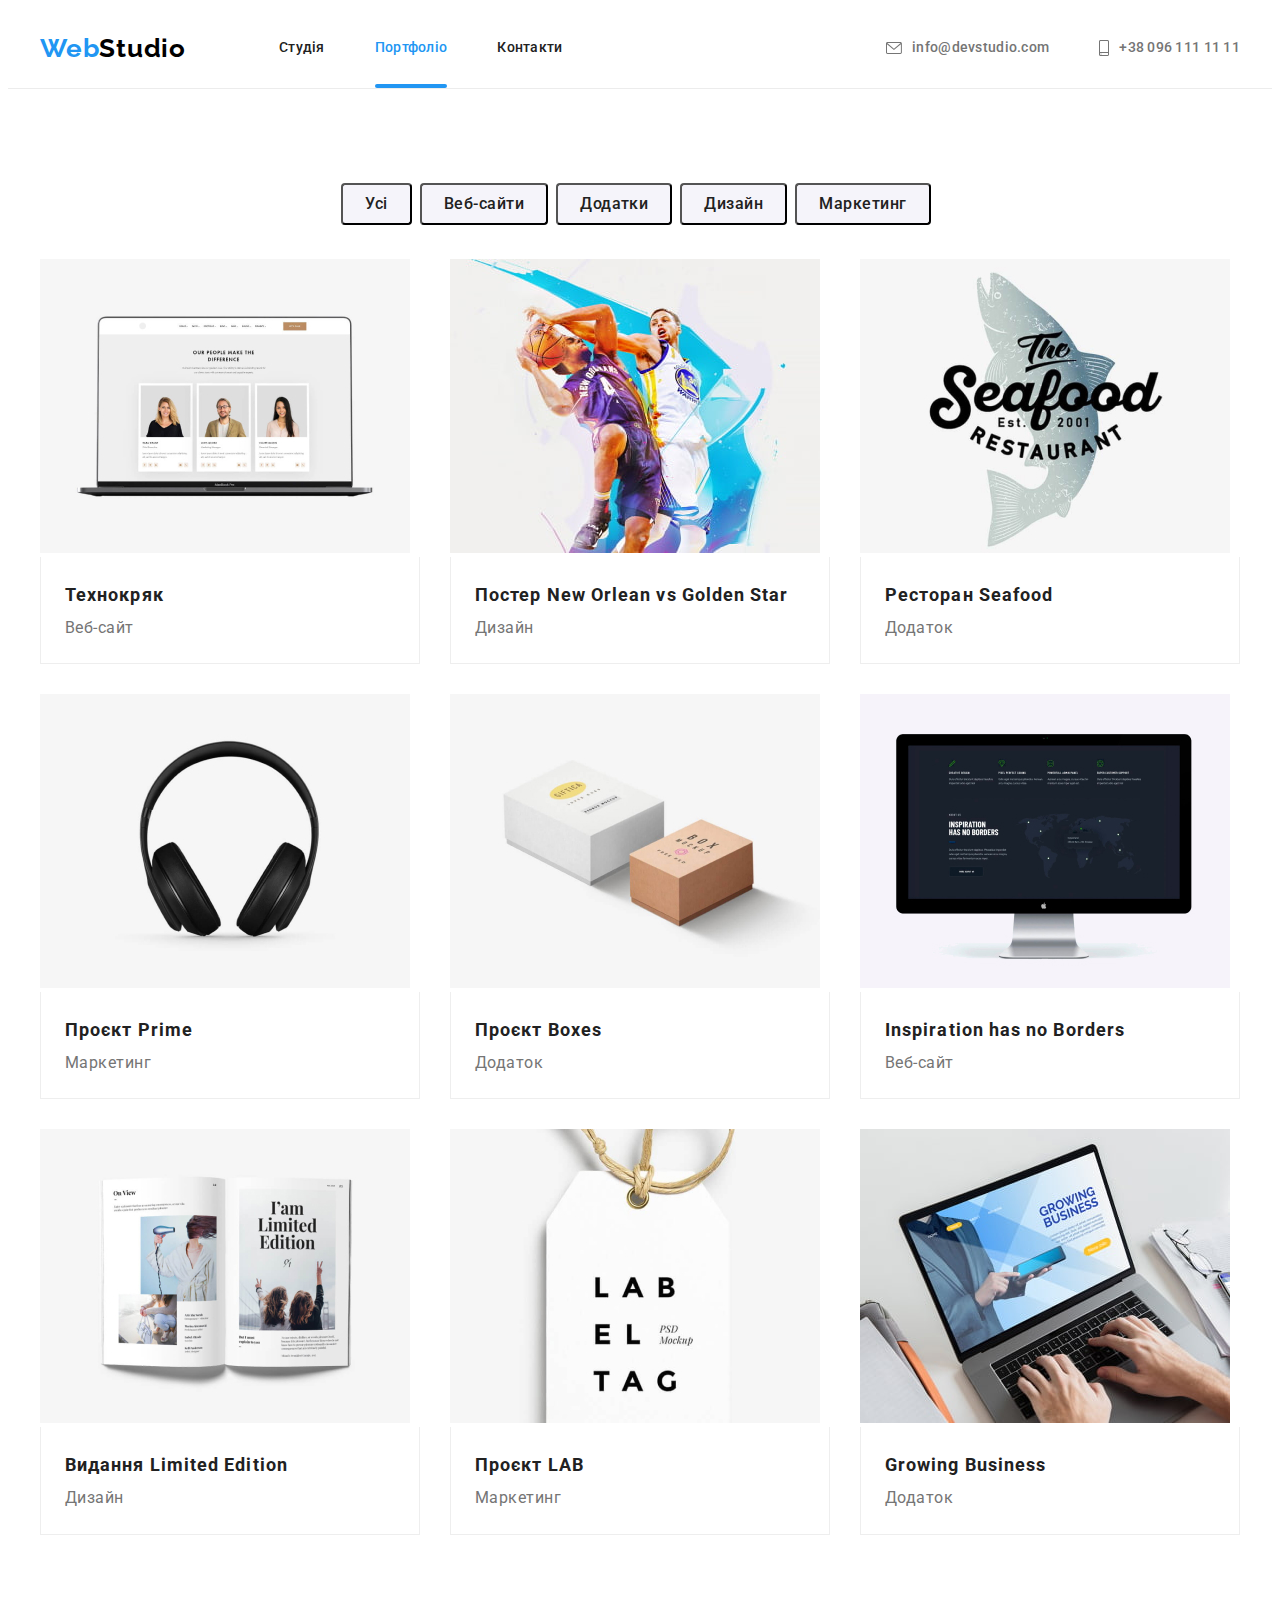
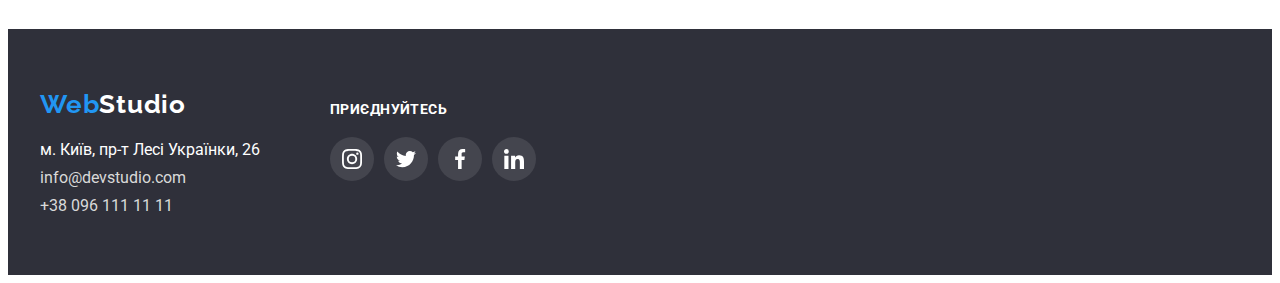
==== portfolio.html @ 89e8d40d "Clone + Copy" ====
<!DOCTYPE html>
<html lang="uk">
  <head>
    <meta charset="UTF-8" />
    <meta http-equiv="X-UA-Compatible" content="IE=edge" />
    <meta name="viewport" content="width=device-width, initial-scale=1.0" />
    <title>Портфоліо</title>
    <link rel="preconnect" href="https://fonts.googleapis.com" />
    <link rel="preconnect" href="https://fonts.gstatic.com" crossorigin />
    <link
      href="https://fonts.googleapis.com/css2?family=Raleway:wght@700&family=Roboto:wght@400;500;700;900&display=swap"
      rel="stylesheet"
    />
    <link
      rel="stylesheet"
      href="https://cdnjs.cloudflare.com/ajax/libs/modern-normalize/1.1.0/modern-normalize.min.css"
      integrity="sha512-wpPYUAdjBVSE4KJnH1VR1HeZfpl1ub8YT/NKx4PuQ5NmX2tKuGu6U/JRp5y+Y8XG2tV+wKQpNHVUX03MfMFn9Q=="
      crossorigin="anonymous"
      referrerpolicy="no-referrer"
    />
    <link rel="stylesheet" href="./css/styles.css" />
  </head>
  <body>
    <!-- ХЕДЕР -->

    <header class="header">
      <div class="header-nav container">
        <a href="./index.html" lang="en" class="site-logo link"
          ><span class="site-logo-web">Web</span>Studio</a
        >
        <nav class="site-nav">
          <ul class="list nav-list">
            <li class="item">
              <a href="./index.html" class="nav-link link">Студія</a>
            </li>
            <li class="item active">
              <a href="./portfolio.html" class="nav-link link link-active"
                >Портфоліо</a
              >
            </li>
            <li class="item">
              <a href="" class="nav-link link">Контакти</a>
            </li>
          </ul>
        </nav>
        <ul class="list contacts">
          <li class="item">
            <a href="mailto:info@devstudio.com" class="link mailto">
              <svg width="16" height="12" class="envelope">
                <use href="./images/icons.svg#icon-envelope"></use>
              </svg>
              info@devstudio.com</a
            >
          </li>
          <li class="item">
            <a href="tel:+380961111111" class="link tel">
              <svg width="10" height="16" class="smartphone">
                <use href="./images/icons.svg#icon-smartphone"></use>
              </svg>
              +38 096 111 11 11</a
            >
          </li>
        </ul>
      </div>
    </header>
    <main>
      <section class="section">
        <h1 class="hidden-header">Приклади робіт</h1>

        <!-- ФШЛЬТР -->

        <div class="filter">
          <ul class="list filter container">
            <li><button type="button" class="radio-button">Усі</button></li>
            <li>
              <button type="button" class="radio-button">Веб-сайти</button>
            </li>
            <li><button type="button" class="radio-button">Додатки</button></li>
            <li><button type="button" class="radio-button">Дизайн</button></li>
            <li>
              <button type="button" class="radio-button">Маркетинг</button>
            </li>
          </ul>
        </div>

        <!-- ПРИКЛАДИ РОБІТ -->

        <div class="container">
          <ul class="examples list">
            <li class="flex-element">
              <a class="examples-item link" href="">
                <div class="box">
                  <img
                    src="./images/img8.jpg"
                    alt="Сайт Технокряк на екрані ноутбука"
                    width="370"
                  />
                  <div class="overlay">
                    <p class="overlay-text">
                      Ресурс пропонує комплексні пропозиції з різним рівнем
                      функціоналу та сервісів. Все це дозволить відвідувачу
                      отримати вичерпні відомості про компанію чи приватну
                      особу.
                    </p>
                  </div>
                </div>

                <div class="card-border">
                  <h2 class="work-examples">Технокряк</h2>
                  <p class="filter-text">Веб-сайт</p>
                </div>
              </a>
            </li>

            <li class="flex-element">
              <a class="examples-item link" href="">
                <div class="box">
                  <img
                    src="./images/img9.jpg"
                    alt="Постер гри New Orlean vs Golden Star"
                    width="370"
                  />
                  <div class="overlay">
                    <p class="overlay-text">
                      Ресурс пропонує комплексні пропозиції з різним рівнем
                      функціоналу та сервісів. Все це дозволить відвідувачу
                      отримати вичерпні відомості про компанію чи приватну
                      особу.
                    </p>
                  </div>
                </div>
                <div class="card-border">
                  <h2 class="work-examples">
                    Постер <span lang="en">New Orlean vs Golden Star</span>
                  </h2>
                  <p class="filter-text">Дизайн</p>
                </div>
              </a>
            </li>

            <li class="flex-element">
              <a class="examples-item link" href="">
                <div class="box">
                  <img
                    src="./images/img10.jpg"
                    alt="Логотип ресторана Seafood"
                    width="370"
                  />
                  <div class="overlay">
                    <p class="overlay-text">
                      Ресурс пропонує комплексні пропозиції з різним рівнем
                      функціоналу та сервісів. Все це дозволить відвідувачу
                      отримати вичерпні відомості про компанію чи приватну
                      особу.
                    </p>
                  </div>
                </div>
                <div class="card-border">
                  <h2 class="work-examples">
                    Ресторан <span lang="en">Seafood</span>
                  </h2>
                  <p class="filter-text">Додаток</p>
                </div>
              </a>
            </li>

            <li class="flex-element">
              <a class="examples-item link" href="">
                <div class="box">
                  <img
                    src="./images/img11.jpg"
                    alt="Аудіонавушники"
                    width="370"
                  />
                  <div class="overlay">
                    <p class="overlay-text">
                      Ресурс пропонує комплексні пропозиції з різним рівнем
                      функціоналу та сервісів. Все це дозволить відвідувачу
                      отримати вичерпні відомості про компанію чи приватну
                      особу.
                    </p>
                  </div>
                </div>
                <div class="card-border">
                  <h2 class="work-examples">
                    Проєкт <span lang="en">Prime</span>
                  </h2>
                  <p class="filter-text">Маркетинг</p>
                </div>
              </a>
            </li>

            <li class="flex-element">
              <a class="examples-item link" href="">
                <div class="box">
                  <img
                    src="./images/img12.jpg"
                    alt="Логотип проекту Boxes"
                    width="370"
                  />
                  <div class="overlay">
                    <p class="overlay-text">
                      Ресурс пропонує комплексні пропозиції з різним рівнем
                      функціоналу та сервісів. Все це дозволить відвідувачу
                      отримати вичерпні відомості про компанію чи приватну
                      особу.
                    </p>
                  </div>
                </div>
                <div class="card-border">
                  <h2 class="work-examples">
                    Проєкт <span lang="en">Boxes</span>
                  </h2>
                  <p class="filter-text">Додаток</p>
                </div>
              </a>
            </li>

            <li class="flex-element">
              <a class="examples-item link" href="">
                <div class="box">
                  <img
                    src="./images/img13.jpg"
                    alt="На моніторі вебсайт проекту Inspiration has no Borders"
                    width="370"
                  />
                  <div class="overlay">
                    <p class="overlay-text">
                      Ресурс пропонує комплексні пропозиції з різним рівнем
                      функціоналу та сервісів. Все це дозволить відвідувачу
                      отримати вичерпні відомості про компанію чи приватну
                      особу.
                    </p>
                  </div>
                </div>
                <div class="card-border">
                  <h2 class="work-examples" lang="en">
                    Inspiration has no Borders
                  </h2>
                  <p class="filter-text">Веб-сайт</p>
                </div>
              </a>
            </li>

            <li class="flex-element">
              <a class="examples-item link" href="">
                <div class="box">
                  <img
                    src="./images/img14.jpg"
                    alt="Дизайн видання Limited Edition"
                    width="370"
                  />
                  <div class="overlay">
                    <p class="overlay-text">
                      Ресурс пропонує комплексні пропозиції з різним рівнем
                      функціоналу та сервісів. Все це дозволить відвідувачу
                      отримати вичерпні відомості про компанію чи приватну
                      особу.
                    </p>
                  </div>
                </div>
                <div class="card-border">
                  <h2 class="work-examples">
                    Видання <span lang="en">Limited Edition</span>
                  </h2>
                  <p class="filter-text">Дизайн</p>
                </div>
              </a>
            </li>

            <li class="flex-element">
              <a class="examples-item link" href="">
                <div class="box">
                  <img
                    src="./images/img15.jpg"
                    alt="Логотип проєкту LAB"
                    width="370"
                  />
                  <div class="overlay">
                    <p class="overlay-text">
                      Ресурс пропонує комплексні пропозиції з різним рівнем
                      функціоналу та сервісів. Все це дозволить відвідувачу
                      отримати вичерпні відомості про компанію чи приватну
                      особу.
                    </p>
                  </div>
                </div>
                <div class="card-border">
                  <h2 class="work-examples">
                    Проєкт<span lang="en"> LAB</span>
                  </h2>
                  <p class="filter-text">Маркетинг</p>
                </div>
              </a>
            </li>

            <li class="flex-element">
              <a class="examples-item link" href="">
                <div class="box">
                  <img
                    src="./images/img16.jpg"
                    alt="Додаток Growing Business на екрані ноутбука"
                    width="370"
                  />
                  <div class="overlay">
                    <p class="overlay-text">
                      Ресурс пропонує комплексні пропозиції з різним рівнем
                      функціоналу та сервісів. Все це дозволить відвідувачу
                      отримати вичерпні відомості про компанію чи приватну
                      особу.
                    </p>
                  </div>
                </div>
                <div class="card-border">
                  <h2 class="work-examples" lang="en">Growing Business</h2>
                  <p class="filter-text">Додаток</p>
                </div>
              </a>
            </li>
          </ul>
        </div>
      </section>
    </main>

    <!-- ФУТЕР -->

    <footer class="footer">
      <div class="in-footer container">
        <div>
          <a href="./index.html" lang="en" class="site-logo link"
            ><span class="site-logo-web">Web</span>Studio</a
          >
          <addres class="addres">
            <ul class="list addres">
              <li class="item">м. Київ, пр-т Лесі Українки, 26</li>
              <li class="item">
                <a href="mailto:info@devstudio.com" class="link addres-mailto"
                  >info@devstudio.com</a
                >
              </li>
              <li class="item">
                <a href="tel:+380961111111" class="link addres-tel"
                  >+38 096 111 11 11</a
                >
              </li>
            </ul>
          </addres>
        </div>

        <div class="footer-social">
          <h4 class="join">ПРИЄДНУЙТЕСЬ</h4>
          <ul class="footer-social-list list">
            <li class="footer-social-link">
              <a class="footer-social-item" href="">
                <svg width="20" height="20" class="footer-social-icons">
                  <use href="./images/icons.svg#icon-instagram"></use>
                </svg>
              </a>
            </li>
            <li class="footer-social-link">
              <a class="footer-social-item" width="20" height="20" href="">
                <svg width="20" height="20" class="sfooter-ocial-icons">
                  <use href="./images/icons.svg#icon-twitter"></use>
                </svg>
              </a>
            </li>
            <li class="footer-social-link">
              <a class="footer-social-item" href="">
                <svg width="20" height="20" class="footer-social-icons">
                  <use href="./images/icons.svg#icon-facebook"></use>
                </svg>
              </a>
            </li>
            <li class="footer-social-link">
              <a class="footer-social-item" href="">
                <svg width="20" height="20" class="footer-social-icons">
                  <use href="./images/icons.svg#icon-linkedin"></use>
                </svg>
              </a>
            </li>
          </ul>
        </div>
      </div>
    </footer>
  </body>
</html>
---- css/styles.css ----
/* Палітра: */

/* Верхня лінія 
#212121 #2196F3 #757575 #000000 #ECECEC #FFFFFF */

/* Шапка
#FFFFFF #2196F3 #2F303A */

/* Особливості
#212121 #757575 */

/* Чим займаємося 
#212121 */

/* Наша команда
 #212121 #757575 #FFFFFF #F5F4FA  */

/* Підвал
#FFFFFF #FFFFFF60%  #2196F3 #2F303A */

/* Колір лого #000000 */
/* Головний колір тексту  #212121 */
/* Вторинний колір тексту #757575 */
/* Адреса колір контактів  #D9D9D9 */
/* Білий колір #FFFFFF */
/* Акцент #2196F3 */
/* Бекграунд секції #F5F4FA */
/* Бекграунд шапки і футера #2F303A */
/* Колір лайн верхньої лінії #ECECEC */

:root {
  --primary-text-color: #212121;
  --secondary-text-color: #757575;
  --adress-text-color: #FFFFFF60%;
  --wite-color: #ffffff;
  --accent-color: #2196f3;
  --prymary-background-color: #f5f4fa;
  --secondary-background-color: #2f303a;
}

h1,
h2,
h3,
h4,
h5,
h6,
p {
  margin: 0px;
}
ul {
  margin: 0px;
  padding-left: 0px;
}

body {
  color: var(--primary-text-color);
  background-color: var(--wite-color);
  font-family: Roboto, sans-serif;
}

.list {
  list-style: none;
}
.link {
  text-decoration: none;
}
.section-header {
  font-size: 36px;

  line-height: 1.17;
  letter-spacing: 0.03em;
  text-align: center;
}
.special-text,
.comando-text {
  color: var(--secondary-text-color);
}

.section {
  padding-top: 94px;
  padding-bottom: 94px;
}

.container {
  margin-right: auto;
  margin-left: auto;
  padding-left: 15px;
  padding-right: 15px;
  width: 1200px;
}

/* ГОЛОВНА СТОРІНКА*/
/* ХЕДЕР */
.header {
  /* padding-top: 24px;
  padding-bottom: 25px; */
  border-bottom-width: 1px;
  border-bottom-color: #ececec;
  border-bottom-style: solid;
}

.header-nav.container {
  display: flex;
  align-items: center;
}

.site-logo {
  color: #000000;
  font-family: Raleway, sans-serif;
  font-size: 26px;
  font-weight: 700;
  line-height: 1.19;
  letter-spacing: 0.03em;
}
.site-logo-web {
  color: #2196f3;
}

.site-nav {
  margin-left: 93px;
}

.nav-list {
  display: flex;
}

.list.nav-list .item + .item {
  margin-left: 50px;
}

.item.active {
  display: block;
  position: relative;
}

.nav-link {
  display: block;
  color: var(--primary-text-color);
  font-size: 14px;
  font-weight: 500;
  line-height: 1.14;
  letter-spacing: 0.02em;
  padding-bottom: 32px;
  padding-top: 32px;
  transition-property: color;
  transition-duration: 250ms;
  transition-timing-function: cubic-bezier(0.4, 0, 0.2, 1);
}
.link-active {
  color: var(--accent-color);
}
.link-active::after {
  display: block;
  position: absolute;
  content: "";
  width: 100%;
  height: 4px;
  background-color: var(--accent-color);
  border-radius: 2px;
  bottom: 0;
}

.list.contacts {
  display: flex;
  margin-left: auto;
}
.list.contacts .item + .item {
  margin-left: 50px;
}

.mailto,
.tel {
  padding-bottom: 32px;
  padding-top: 32px;
  color: var(--secondary-text-color);
  font-size: 14px;
  font-weight: 500;
  line-height: 1.14;
  letter-spacing: 0.02em;
  transition-property: color;
  transition-duration: 250ms;
  transition-timing-function: cubic-bezier(0.4, 0, 0.2, 1);
}
.nav-link:hover,
.mailto:hover,
.tel:hover,
.nav-link:focus,
.mailto:focus,
.tel:focus {
  color: var(--accent-color);
}
.envelope {
  margin-right: 10px;
  fill: currentColor;
}
.smartphone {
  margin-right: 10px;
  fill: currentColor;
}
.link.mailto,
.link.tel {
  display: flex;
  align-items: center;
}

/* ГЕРОЙ */
.hero {
  background-color: #2f303a;

  background-image: linear-gradient(
      to right,
      rgba(58, 47, 53, 0.4),
      rgba(58, 47, 53, 0.4)
    ),
    url(../images/hero.jpg);

  background-repeat: no-repeat;
  background-position: center;
  height: 600px;
  min-width: 1600px;
  margin-left: auto;
  margin-right: auto;

  text-align: center;
}

.hero-title {
  color: #ffffff;
  font-size: 44px;
  font-weight: 900;
  line-height: 1.36;
  letter-spacing: 0.06em;

  margin-bottom: 30px;
}
.button {
  display: inline-block;

  color: #ffffff;
  background-color: var(--accent-color);
  cursor: pointer;
  font-family: inherit;
  font-size: 16px;
  font-weight: 700;
  line-height: 1.8;
  letter-spacing: 0.06em;

  height: 50px;

  padding: 10px 32px;

  min-width: 216px;
  height: 50px;
  left: 692px;
  top: 430px;
  border-color: var(--accent-color);
  border-radius: 4px;
}

.hero.section {
  padding-top: 200px;
  padding-bottom: 200px;
}

/* МОДАЛЬНЕ ВІКНО */

.backdrop {
  position: fixed;
  top: 0;
  left: 0;
  width: 100%;
  height: 100%;
  background-color: rgba(0, 0, 0, 0.2);
  opacity: 1;
  transition: opacity 250ms cubic-bezier(0.4, 0, 0.2, 1);
  z-index: 1;
}

.backdrop.is-hidden {
  opacity: 0;
  pointer-events: none;
}

.modal {
  position: absolute;
  top: 50%;
  left: 50%;
  transform: translate(-50%, -50%);
  width: 528px;
  height: 581px;
  border-radius: 4px;
  background-color: var(--wite-color);
  box-shadow: 0px 4px 4px 0px rgba(0, 0, 0, 0.25);
  
}

.modal-close {
  width: 30px;
  height: 30px;
  border-radius: 50%;
  border: 1px solid rgba(0, 0, 0, 0.1);
  margin-top: 8px;
  margin-left: 480px;
  padding-top: 4px;
  fill: rgba(0, 0, 0, 1);
  background-color: rgba(255, 255, 255, 1);

  cursor: pointer;
}

/* ОСОБЛИВОСТІ */

.hidden-header {
  position: absolute;
  width: 1px;
  height: 1px;
  margin: -1px;
  border: 0;
  padding: 0;
  white-space: nowrap;
  clip-path: inset(100%);
  clip: rect(0 0 0 0);
  overflow: hidden;
}
.special-list {
  display: flex;
  justify-content: space-between;
}
.list.special-list .item + .item {
  margin-left: 30px;
}

.special-image {
  width: 270px;
  height: 120px;
  background-color: #f5f4fa;
  display: flex;
  justify-content: center;
  align-items: center;
  margin-bottom: 30px;
}

.spesial-header {
  font-size: 14px;
  line-height: 1.14;
  letter-spacing: 0.03em;

  margin-bottom: 10px;
}

.special-text {
  font-size: 14px;
  line-height: 1.7;
  letter-spacing: 0.03em;
}

/* ЧИМ МИ ЗАЙМАЄМОСЯ */

.no-padding {
  padding-top: 0px;
}

.our-works.section-header {
  margin-bottom: 94px;
}

.works-list {
  display: flex;
}

.item.works {
  position: relative;
}

.list.works-list .item + .item {
  margin-left: 30px;
}

.no-gap {
  display: block;
}

.label {
  position: absolute;
  bottom: 0;
  width: 100%;
  padding-top: 27px;
  padding-bottom: 27px;
  color: #ffffff;
  background-color: rgba(47, 48, 58, 0.8);
  font-size: 14px;
  font-weight: 700;
  line-height: 1.14;
  letter-spacing: 0.03em;
  text-align: center;
}

/* НАША КОМАНДА */

.comando {
  background-color: #f5f4fa;
}

.section-list {
  background-color: var(--wite-color);
  box-shadow: 0px 4px 4px 0px #00000040;
}
.comando-list {
  display: flex;
  justify-content: space-around;
}

.comando.section-header {
  margin-bottom: 50px;
}
.comando-card {
  padding-top: 30px;
  padding-bottom: 30px;
  text-align: center;
}

.comando-names {
  font-size: 16px;
  font-weight: 500;
  line-height: 1.19;
  letter-spacing: 0.03em;
  margin-bottom: 10px;
}
.comando-text {
  font-size: 16px;
  line-height: 1.19;
  letter-spacing: 0.03em;
  margin-bottom: 15px;
}

.social-item {
  display: flex;
  width: 44px;
  height: 44px;
  background-color: var(--wite-color);
  fill: #afb1b8;
  border-radius: 50%;
  justify-content: center;
  align-items: center;
  transition: background-color 250ms cubic-bezier(0.4, 0, 0.2, 1),
    fill 250ms cubic-bezier(0.4, 0, 0.2, 1);
}

.social-list {
  display: flex;
  justify-content: center;
}

.social-list.list .social-link + .social-link {
  margin-left: 10px;
}

.social-item:hover,
.social-item:focus {
  fill: var(--wite-color);
  background-color: var(--accent-color);
}

/* ПОСТІЙНІ КЛІЄНТИ */

.clients.section-header {
  margin-bottom: 50px;
}

.clients-list {
  display: flex;
  justify-content: space-between;
}

.clients-items {
  display: flex;
  justify-content: center;
  align-items: center;
  border-width: 1px;
  width: 170px;
  height: 92px;
  border-color: #afb1b8;
  border-style: solid;
  border-radius: 4px;
  fill: #afb1b8;
  transition: border-color 250ms cubic-bezier(0.4, 0, 0.2, 1),
    fill 250ms cubic-bezier(0.4, 0, 0.2, 1);
}

.clients-items:hover,
.clients-items:focus {
  border-color: var(--accent-color);
  fill: var(--accent-color);
}

.list.clients-list .clients-icon + .clients-icon {
  margin-left: 30px;
}

/* ФУТЕР */
.footer {
  background-color: var(--secondary-background-color);
  padding-top: 60px;
  padding-bottom: 60px;
}
.in-footer.container {
  display: flex;
}

.footer .site-logo {
  color: #ffffff;
}
.addres {
  font-style: normal;
}

.addres {
  margin-top: 20px;
}

.list.addres .item + .item {
  margin-top: 9px;
}

.list.addres {
  color: var(--wite-color);
}
.addres-mailto,
.addres-tel {
  color: #d9d9d9;
  transition: color 250ms cubic-bezier(0.4, 0, 0.2, 1);
}
.addres-mailto:hover,
.addres-tel:hover,
.addres-mailto:focus,
.addres-tel:focus {
  color: var(--accent-color);
}

.footer-social {
  margin-left: 70px;
  margin-top: 12px;
}
.join {
  color: var(--wite-color);
  margin-bottom: 20px;
  font-family: Roboto;
  font-size: 14px;
  font-weight: 700;
  line-height: 16px;
  letter-spacing: 0.03em;
  text-align: left;
}

.footer-social-item {
  display: flex;
  width: 44px;
  height: 44px;
  background-color: rgba(255, 255, 255, 0.1);
  border-radius: 50%;
  justify-content: center;
  align-items: center;
  fill: var(--wite-color);
  transition: background-color 250ms cubic-bezier(0.4, 0, 0.2, 1);
}

.footer-social-list {
  display: flex;
  justify-content: center;
}

.footer-social-list.list .footer-social-link + .footer-social-link {
  margin-left: 10px;
}

.footer-social-item:hover,
.footer-social-item:focus {
  fill: var(--wite-color);
  background-color: var(--accent-color);
}

/* СТОРІНКА - ПОРТФОЛІО */

/* ФІЛЬТР */

.filter.container {
  display: flex;
  justify-content: center;
}
.filter {
  margin-bottom: 34px;
}
.radio-button {
  display: inline-block;
  padding: 6px 22px;
  margin-right: 8px;
  border-radius: 4px;
  color: #212121;
  background-color: var(--prymary-background-color);
  box-shadow: none;
  cursor: pointer;
  font-family: inherit;
  font-size: 16px;
  font-weight: 500;
  line-height: 1.6;
  letter-spacing: 0.03em;
  text-align: center;

  transition: background-color 250ms cubic-bezier(0.4, 0, 0.2, 1),
    color 250ms cubic-bezier(0.4, 0, 0.2, 1),
    box-shadow 250ms cubic-bezier(0.4, 0, 0.2, 1);
}

.radio-button:hover,
.radio-button:focus {
  color: var(--wite-color);
  background-color: var(--accent-color);
  box-shadow: 0px 4px 4px 0px #00000040;
}

/* ПРИКЛАДИ РОБІТ */

.examples.list {
  display: flex;
  flex-wrap: wrap;
}
.flex-element {
  width: calc((100% - 60px) / 3);
  margin-right: 30px;
  margin-bottom: 30px;
}

.examples-item {
  display: block;
  transition: box-shadow 250ms cubic-bezier(0.4, 0, 0.2, 1);
}
.box {
  position: relative;
  overflow: hidden;
}
.overlay {
  position: absolute;

  padding: 63px 24px;
  top: 0;
  left: 0;
  width: 100%;
  height: 100%;

  background-color: var(--accent-color);
  color: var(--wite-color);

  font-size: 18px;
  font-weight: 400;
  line-height: 1.56;
  letter-spacing: 0.03em;
  text-align: left;

  transform: translateY(100%);
  transition: transform 250ms cubic-bezier(0.4, 0, 0.2, 1);
}

.examples-item:hover .overlay,
.examples-item:focus .overlay {
  transform: translateX(0);
}

.examples-item:hover {
  box-shadow: 0px 4px 4px 0px #00000040;
}

.flex-element:nth-child(3n) {
  margin-right: 0%;
}
.flex-element:nth-last-child(-n + 3) {
  margin-bottom: 0%;
}
.work-examples {
  color: #212121;
  font-size: 18px;
  line-height: 2;
  letter-spacing: 0.06em;
}
.filter-text {
  color: var(--secondary-text-color);
  font-size: 16px;
  line-height: 1.9;
  letter-spacing: 0.03em;
}
.card-border {
  border-right-width: 1px;
  border-right-color: #eeeeee;
  border-right-style: solid;

  border-bottom-width: 1px;
  border-bottom-color: #eeeeee;
  border-bottom-style: solid;

  border-left-width: 1px;
  border-left-color: #eeeeee;
  border-left-style: solid;

  padding-left: 24px;
  padding-top: 20px;
  padding-bottom: 20px;
  padding-right: 24px;
}
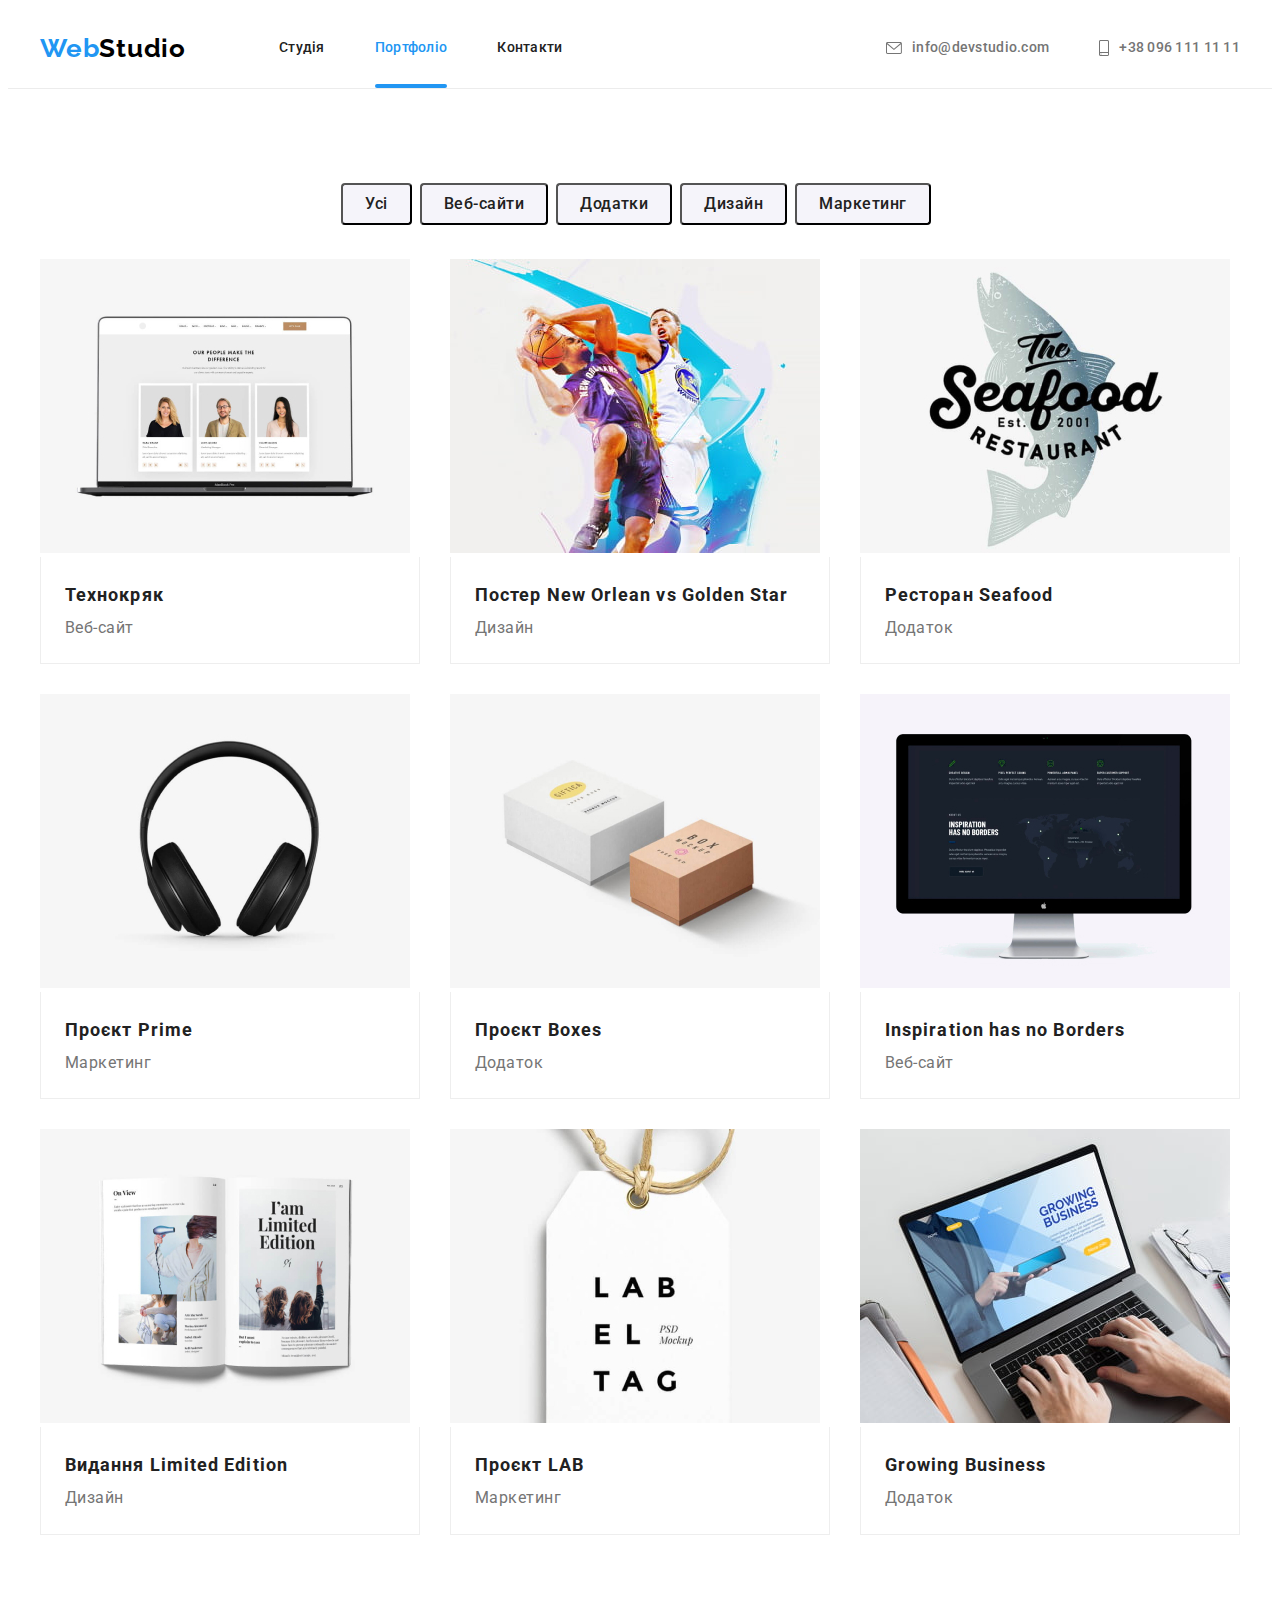
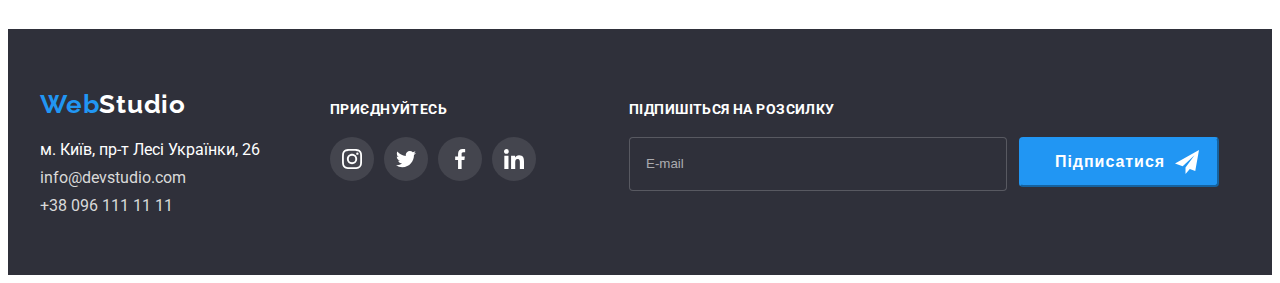
==== commit ae3cfe70: "Підписка у футері" ====
--- a/portfolio.html
+++ b/portfolio.html
@@ -380,6 +380,31 @@
             </li>
           </ul>
         </div>
+        <div class="footer-subscribe">
+          <h4 class="subscribe">ПІДПИШІТЬСЯ НА РОЗСИЛКУ</h4>
+          <ul class="subscribe-list list">
+            <li class="subscribe-link">
+              <form>
+                <label for="user_email"></label>
+                <input
+                  class="subscribe-email"
+                  type="email"
+                  name="email"
+                  placeholder="E-mail"
+                  id="user_email"
+                />
+              </form>
+            </li>
+            <li class="subscribe-link">
+              <button class="subscribe-button" type="submit">
+                <span class="sign">Підписатися</span>
+                <svg width="24" height="24">
+                  <use href="./images/icons.svg#icon-send"></use>
+                </svg>
+              </button>
+            </li>
+          </ul>
+        </div>
       </div>
     </footer>
   </body>
--- a/css/styles.css
+++ b/css/styles.css
@@ -291,7 +291,6 @@
   border-radius: 4px;
   background-color: var(--wite-color);
   box-shadow: 0px 4px 4px 0px rgba(0, 0, 0, 0.25);
-  
 }
 
 .modal-close {
@@ -498,6 +497,7 @@
 }
 
 /* ФУТЕР */
+
 .footer {
   background-color: var(--secondary-background-color);
   padding-top: 60px;
@@ -541,7 +541,8 @@
   margin-left: 70px;
   margin-top: 12px;
 }
-.join {
+.join,
+.subscribe {
   color: var(--wite-color);
   margin-bottom: 20px;
   font-family: Roboto;
@@ -564,7 +565,8 @@
   transition: background-color 250ms cubic-bezier(0.4, 0, 0.2, 1);
 }
 
-.footer-social-list {
+.footer-social-list,
+.subscribe-list {
   display: flex;
   justify-content: center;
 }
@@ -577,6 +579,59 @@
 .footer-social-item:focus {
   fill: var(--wite-color);
   background-color: var(--accent-color);
+}
+
+.footer-subscribe {
+  margin-left: 93px;
+  margin-top: 12px;
+}
+
+.subscribe-email {
+  background-color: var(--secondary-background-color);
+  width: 358px;
+  padding-left: 16px;
+  color: var(--wite-color);
+  height: 50px;
+  border-color: rgba(255, 255, 255, 0.2);
+  border-radius: 4px;
+  border-width: 1px;
+  border-style: solid;
+  transition: border-color 250ms cubic-bezier(0.4, 0, 0.2, 1);
+}
+
+.subscribe-button {
+  display: flex;
+  color: var(--wite-color);
+  background-color: var(--accent-color);
+  width: 200px;
+  height: 50px;
+  border-radius: 4px;
+  border-color: var(--accent-color);
+  margin-left: 12px;
+  border-width: 2px;
+  align-items: center;
+
+  font-size: 16px;
+  font-weight: 700;
+  line-height: 1.88px;
+  letter-spacing: 0.06em;
+}
+
+.subscribe-button svg {
+  fill: var(--wite-color);
+  margin-left: 10px;
+}
+.sign {
+  margin-left: 28px;
+}
+
+.subscribe-email::placeholder {
+  color: rgba(255, 255, 255, 0.6);
+}
+
+.subscribe-email:hover,
+.subscribe-email:focus {
+  border-color: var(--accent-color);
 }
 
 /* СТОРІНКА - ПОРТФОЛІО */
